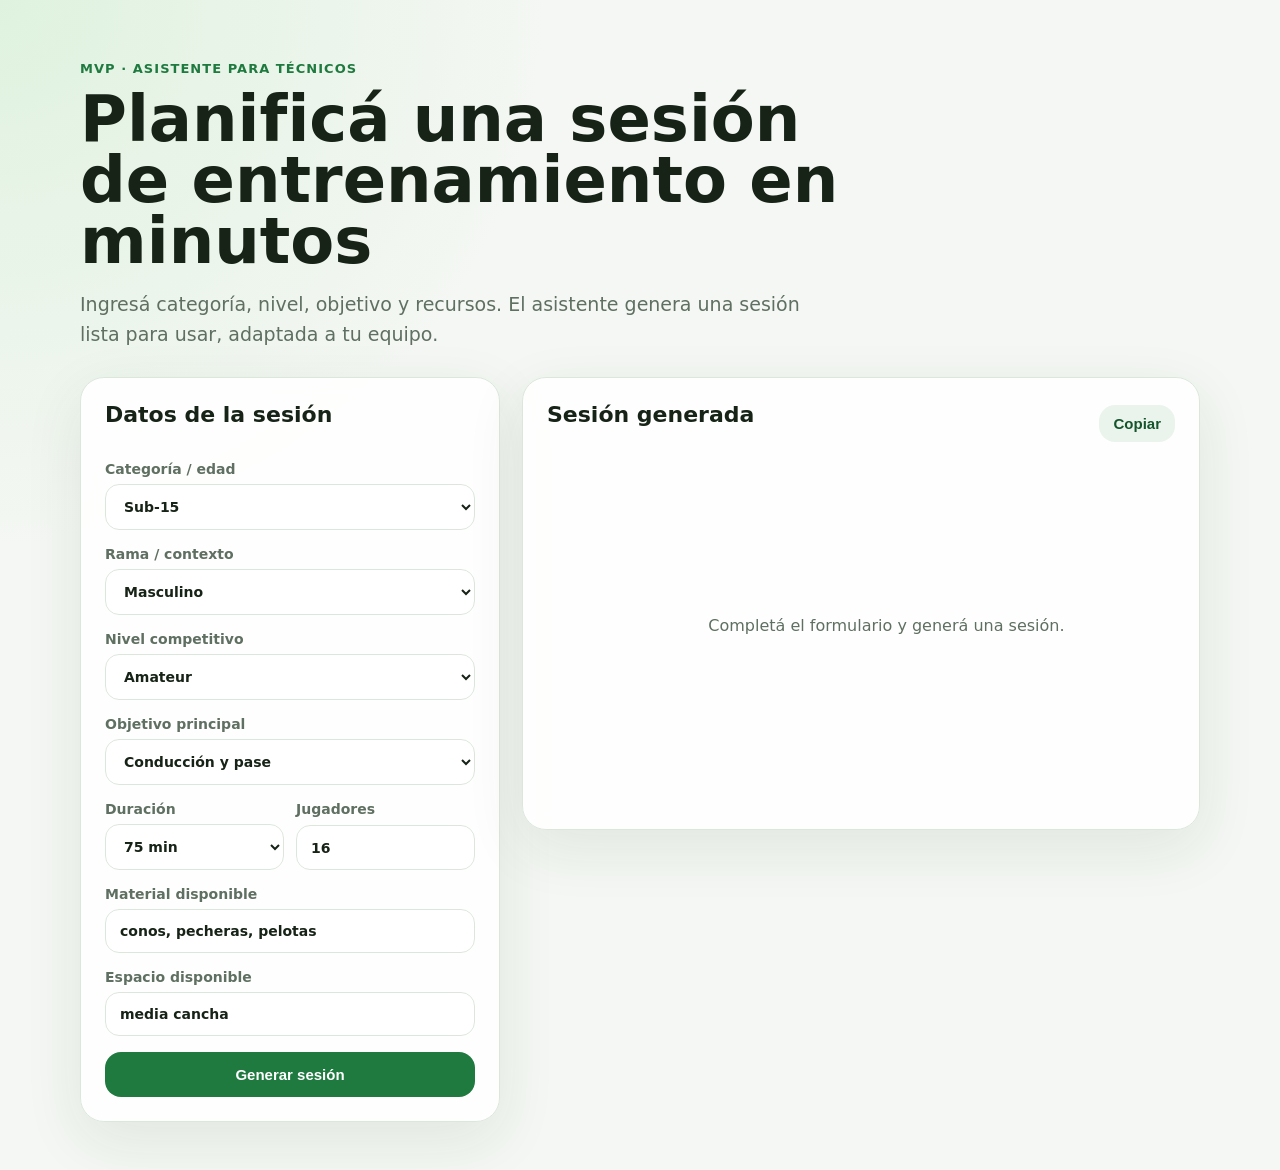
==== index.html @ ee507fed "Initial football coach MVP" ====
<!doctype html>
<html lang="es">
<head>
  <meta charset="utf-8" />
  <meta name="viewport" content="width=device-width, initial-scale=1" />
  <title>Asistente para Técnicos - MVP</title>
  <link rel="stylesheet" href="./styles.css" />
</head>
<body>
  <main class="shell">
    <section class="hero">
      <p class="eyebrow">MVP · Asistente para técnicos</p>
      <h1>Planificá una sesión de entrenamiento en minutos</h1>
      <p class="subtitle">Ingresá categoría, nivel, objetivo y recursos. El asistente genera una sesión lista para usar, adaptada a tu equipo.</p>
    </section>

    <section class="grid">
      <form id="sessionForm" class="card form-card">
        <h2>Datos de la sesión</h2>

        <label>
          Categoría / edad
          <select id="category" required>
            <option value="sub-9">Sub-9</option>
            <option value="sub-10">Sub-10</option>
            <option value="sub-15" selected>Sub-15</option>
            <option value="mayores">Mayores</option>
          </select>
        </label>

        <label>
          Rama / contexto
          <select id="branch" required>
            <option value="masculino" selected>Masculino</option>
            <option value="femenino">Femenino</option>
            <option value="mixto">Mixto / formativo</option>
          </select>
        </label>

        <label>
          Nivel competitivo
          <select id="level" required>
            <option value="amateur" selected>Amateur</option>
            <option value="universitario">Universitario</option>
            <option value="profesional">Profesional</option>
          </select>
        </label>

        <label>
          Objetivo principal
          <select id="objective" required>
            <option value="conducción y pase">Conducción y pase</option>
            <option value="presión tras pérdida">Presión tras pérdida</option>
            <option value="finalización">Finalización</option>
            <option value="salida desde el fondo">Salida desde el fondo</option>
            <option value="defensa en bloque">Defensa en bloque</option>
          </select>
        </label>

        <div class="row">
          <label>
            Duración
            <select id="duration" required>
              <option value="60">60 min</option>
              <option value="75" selected>75 min</option>
              <option value="90">90 min</option>
            </select>
          </label>

          <label>
            Jugadores
            <input id="players" type="number" min="6" max="30" value="16" required />
          </label>
        </div>

        <label>
          Material disponible
          <input id="equipment" value="conos, pecheras, pelotas" />
        </label>

        <label>
          Espacio disponible
          <input id="space" value="media cancha" />
        </label>

        <button type="submit">Generar sesión</button>
      </form>

      <section class="card output-card">
        <div class="output-header">
          <h2>Sesión generada</h2>
          <button id="copyBtn" class="secondary" type="button">Copiar</button>
        </div>
        <article id="output" class="output empty">
          Completá el formulario y generá una sesión.
        </article>
      </section>
    </section>
  </main>

  <script src="./script.js"></script>
</body>
</html>
---- styles.css ----
:root {
  color-scheme: light;
  --bg: #f4f7f3;
  --card: #ffffff;
  --ink: #172317;
  --muted: #5f6f61;
  --line: #dce7dc;
  --accent: #1f7a3f;
  --accent-dark: #14552b;
  --soft: #eaf4ec;
}

* { box-sizing: border-box; }
body {
  margin: 0;
  font-family: Inter, ui-sans-serif, system-ui, -apple-system, BlinkMacSystemFont, "Segoe UI", sans-serif;
  background: radial-gradient(circle at top left, #dff2df, transparent 34rem), var(--bg);
  color: var(--ink);
}
.shell { width: min(1120px, calc(100% - 32px)); margin: 0 auto; padding: 48px 0; }
.hero { max-width: 760px; margin-bottom: 28px; }
.eyebrow { color: var(--accent); font-weight: 800; letter-spacing: .08em; text-transform: uppercase; font-size: 13px; }
h1 { font-size: clamp(34px, 6vw, 64px); line-height: .95; margin: 8px 0 16px; }
.subtitle { color: var(--muted); font-size: 19px; line-height: 1.55; }
.grid { display: grid; grid-template-columns: 420px 1fr; gap: 22px; align-items: start; }
.card { background: rgba(255,255,255,.86); border: 1px solid var(--line); border-radius: 24px; padding: 24px; box-shadow: 0 18px 60px rgba(28, 62, 35, .09); backdrop-filter: blur(10px); }
h2 { margin: 0 0 18px; font-size: 22px; }
form { display: grid; gap: 16px; }
label { display: grid; gap: 7px; color: var(--muted); font-size: 14px; font-weight: 700; }
input, select { width: 100%; border: 1px solid var(--line); border-radius: 14px; padding: 13px 14px; font: inherit; color: var(--ink); background: #fff; outline: none; }
input:focus, select:focus { border-color: var(--accent); box-shadow: 0 0 0 4px var(--soft); }
.row { display: grid; grid-template-columns: 1fr 1fr; gap: 12px; }
button { border: 0; border-radius: 16px; padding: 14px 18px; background: var(--accent); color: #fff; font-weight: 850; font-size: 15px; cursor: pointer; transition: transform .15s ease, background .15s ease; }
button:hover { background: var(--accent-dark); transform: translateY(-1px); }
.secondary { background: var(--soft); color: var(--accent-dark); padding: 10px 14px; }
.secondary:hover { background: #d8ebdc; }
.output-header { display: flex; justify-content: space-between; gap: 12px; align-items: center; }
.output { white-space: pre-wrap; line-height: 1.58; color: #243024; }
.output.empty { color: var(--muted); min-height: 360px; display: grid; place-items: center; text-align: center; }

@media (max-width: 900px) {
  .grid { grid-template-columns: 1fr; }
  .shell { padding: 28px 0; }
}
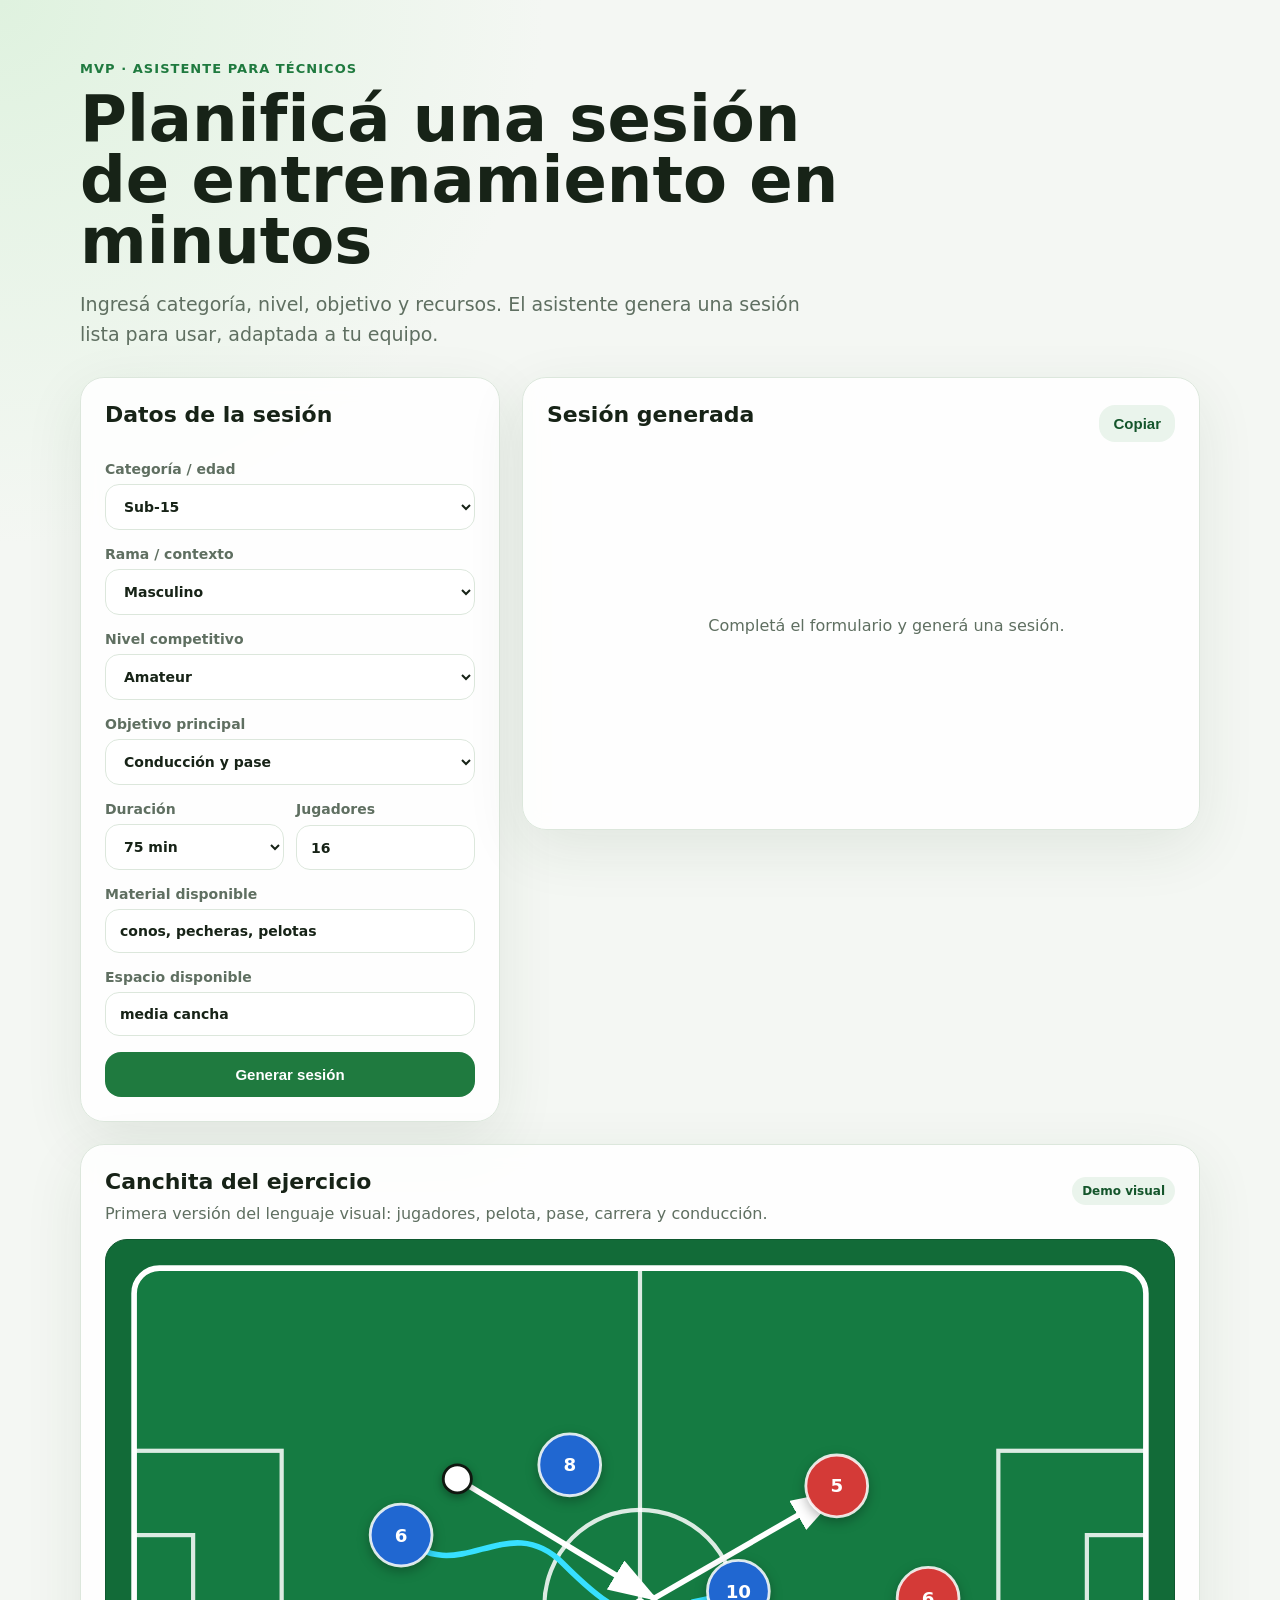
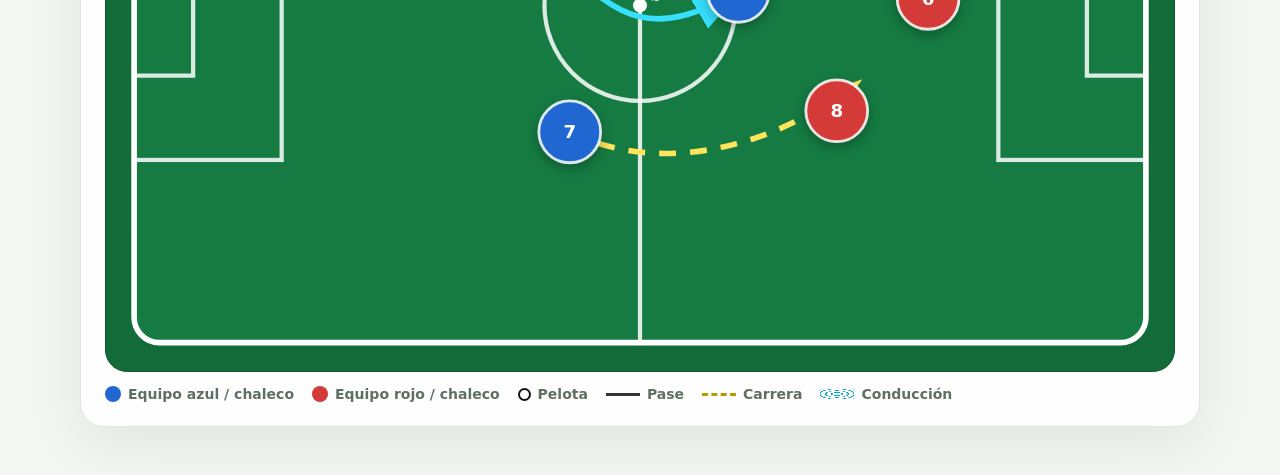
==== commit d88c80d5: "Add pitch diagram language" ====
--- a/index.html
+++ b/index.html
@@ -95,6 +95,23 @@
           Completá el formulario y generá una sesión.
         </article>
       </section>
+
+      <section class="card diagram-card">
+        <div class="output-header">
+          <h2>Canchita del ejercicio</h2>
+          <span class="badge">Demo visual</span>
+        </div>
+        <p class="hint">Primera versión del lenguaje visual: jugadores, pelota, pase, carrera y conducción.</p>
+        <div id="pitchDiagram" class="pitch-wrap" aria-label="Diagrama de ejercicio en cancha"></div>
+        <div class="legend">
+          <span><i class="dot blue"></i> Equipo azul / chaleco</span>
+          <span><i class="dot red"></i> Equipo rojo / chaleco</span>
+          <span><i class="ball-icon"></i> Pelota</span>
+          <span><i class="line solid"></i> Pase</span>
+          <span><i class="line dashed"></i> Carrera</span>
+          <span><i class="line wavy"></i> Conducción</span>
+        </div>
+      </section>
     </section>
   </main>
 
--- a/styles.css
+++ b/styles.css
@@ -23,6 +23,7 @@
 h1 { font-size: clamp(34px, 6vw, 64px); line-height: .95; margin: 8px 0 16px; }
 .subtitle { color: var(--muted); font-size: 19px; line-height: 1.55; }
 .grid { display: grid; grid-template-columns: 420px 1fr; gap: 22px; align-items: start; }
+.diagram-card { grid-column: 1 / -1; }
 .card { background: rgba(255,255,255,.86); border: 1px solid var(--line); border-radius: 24px; padding: 24px; box-shadow: 0 18px 60px rgba(28, 62, 35, .09); backdrop-filter: blur(10px); }
 h2 { margin: 0 0 18px; font-size: 22px; }
 form { display: grid; gap: 16px; }
@@ -42,3 +43,25 @@
   .grid { grid-template-columns: 1fr; }
   .shell { padding: 28px 0; }
 }
+
+.badge { background: var(--soft); color: var(--accent-dark); border-radius: 999px; padding: 7px 10px; font-size: 12px; font-weight: 850; }
+.hint { color: var(--muted); margin: -8px 0 16px; }
+.pitch-wrap { width: 100%; overflow: auto; border-radius: 22px; background: #126b38; border: 1px solid #0f582f; }
+.pitch { display: block; width: 100%; min-width: 720px; height: auto; }
+.player text { fill: #fff; font-weight: 900; font-size: 13px; text-anchor: middle; dominant-baseline: central; }
+.player circle { stroke: rgba(255,255,255,.85); stroke-width: 2; filter: drop-shadow(0 3px 4px rgba(0,0,0,.28)); }
+.player.blue circle { fill: #2067d1; }
+.player.red circle { fill: #d43a37; }
+.ball { fill: #fff; stroke: #101810; stroke-width: 2; filter: drop-shadow(0 2px 3px rgba(0,0,0,.35)); }
+.arrow-pass { stroke: #ffffff; stroke-width: 4; fill: none; marker-end: url(#arrowHead); }
+.arrow-run { stroke: #ffe45c; stroke-width: 4; fill: none; stroke-dasharray: 12 10; marker-end: url(#runHead); }
+.arrow-dribble { stroke: #37e0ff; stroke-width: 4; fill: none; marker-end: url(#dribbleHead); }
+.legend { display: flex; flex-wrap: wrap; gap: 12px 18px; margin-top: 14px; color: var(--muted); font-size: 14px; font-weight: 700; }
+.legend span { display: inline-flex; align-items: center; gap: 7px; }
+.dot { width: 16px; height: 16px; border-radius: 50%; display: inline-block; }
+.dot.blue { background: #2067d1; }
+.dot.red { background: #d43a37; }
+.ball-icon { width: 13px; height: 13px; border-radius: 50%; display: inline-block; background: #fff; border: 2px solid #111; }
+.line { width: 34px; height: 0; border-top: 3px solid #333; display: inline-block; }
+.line.dashed { border-top-style: dashed; border-color: #b59b00; }
+.line.wavy { border: 0; height: 10px; background: repeating-radial-gradient(ellipse at center, transparent 0 4px, #00a8c8 5px 6px); }
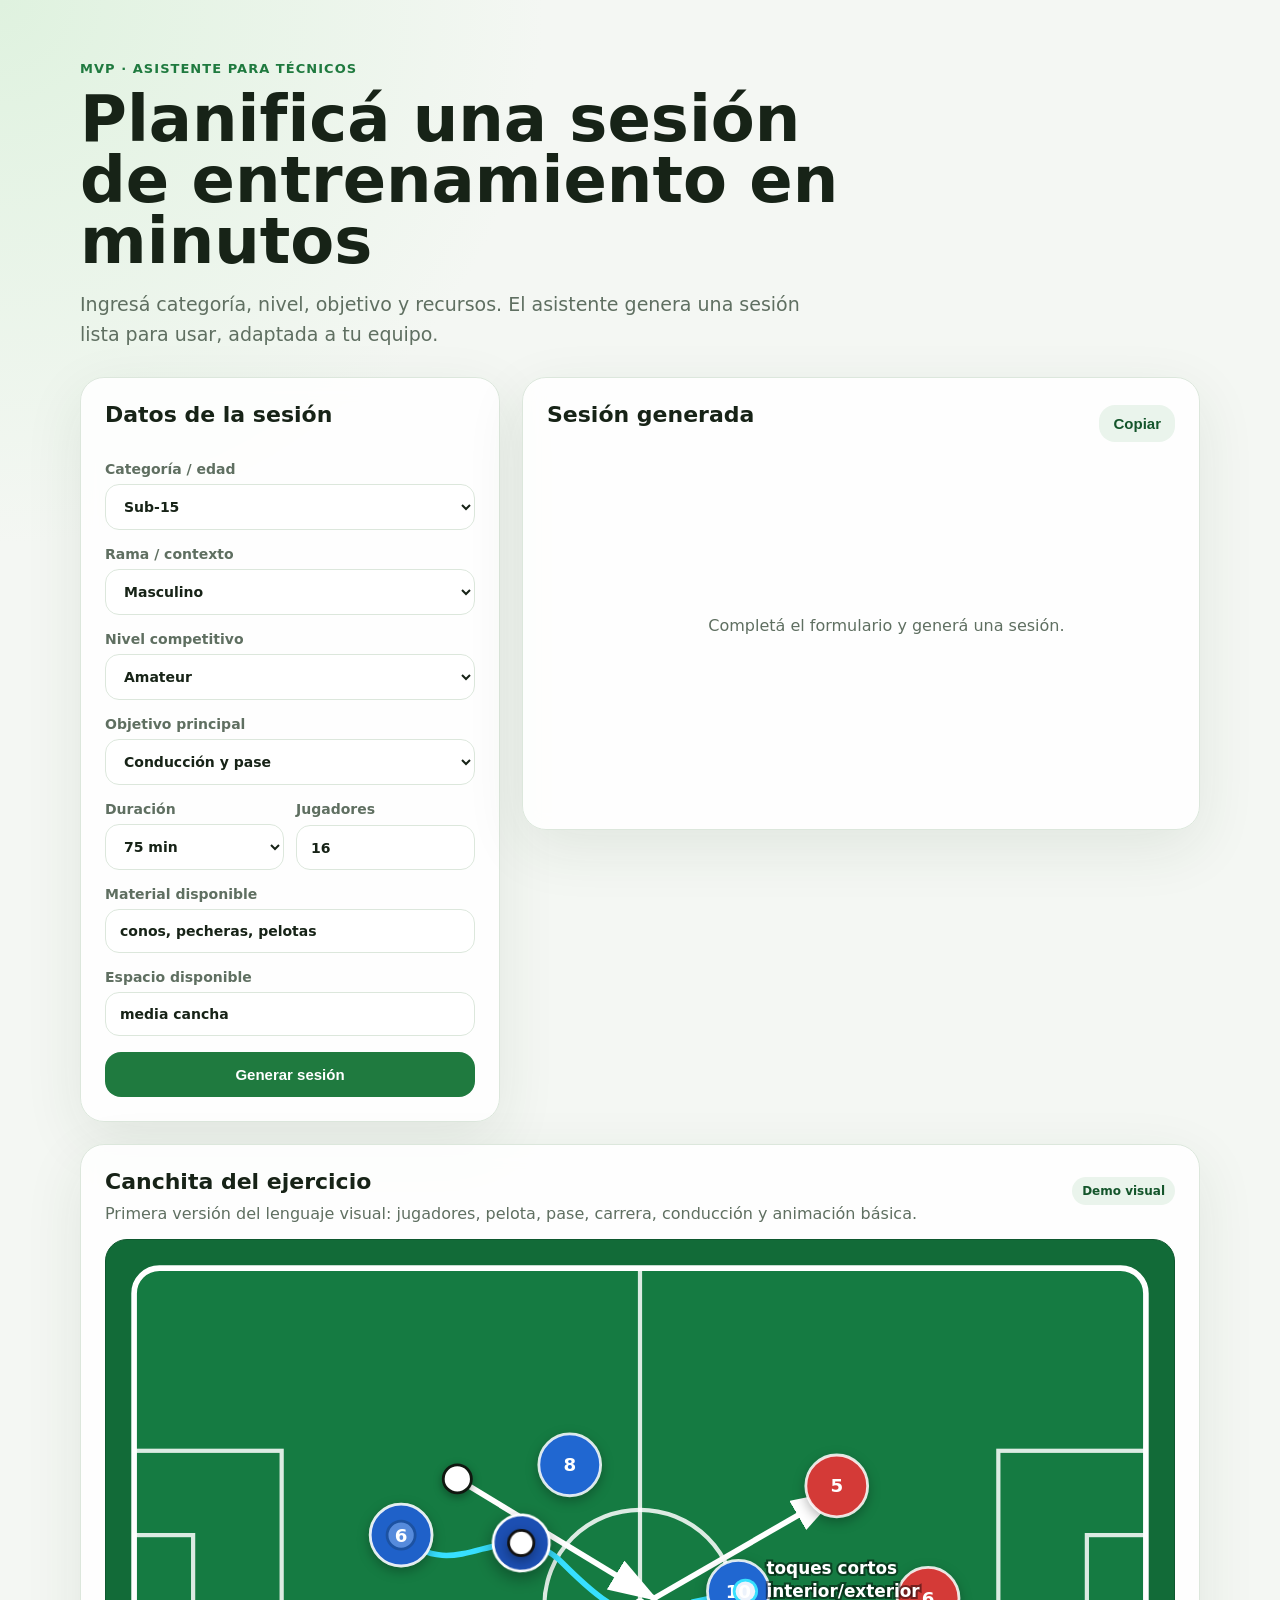
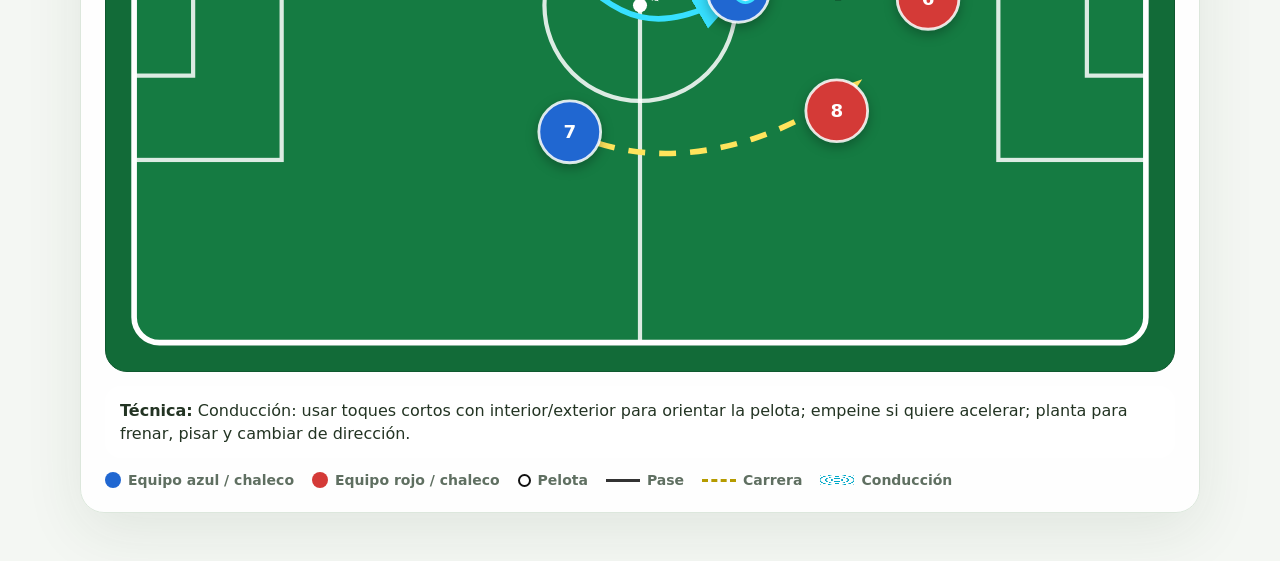
==== commit 21fefb8e: "Add animated movement demo" ====
--- a/index.html
+++ b/index.html
@@ -101,8 +101,11 @@
           <h2>Canchita del ejercicio</h2>
           <span class="badge">Demo visual</span>
         </div>
-        <p class="hint">Primera versión del lenguaje visual: jugadores, pelota, pase, carrera y conducción.</p>
+        <p class="hint">Primera versión del lenguaje visual: jugadores, pelota, pase, carrera, conducción y animación básica.</p>
         <div id="pitchDiagram" class="pitch-wrap" aria-label="Diagrama de ejercicio en cancha"></div>
+        <div class="tech-note" id="techNote">
+          <strong>Técnica:</strong> la conducción se muestra con pelota en movimiento. En la explicación del ejercicio se indica si conviene usar interior, exterior, empeine o planta.
+        </div>
         <div class="legend">
           <span><i class="dot blue"></i> Equipo azul / chaleco</span>
           <span><i class="dot red"></i> Equipo rojo / chaleco</span>
--- a/styles.css
+++ b/styles.css
@@ -65,3 +65,11 @@
 .line { width: 34px; height: 0; border-top: 3px solid #333; display: inline-block; }
 .line.dashed { border-top-style: dashed; border-color: #b59b00; }
 .line.wavy { border: 0; height: 10px; background: repeating-radial-gradient(ellipse at center, transparent 0 4px, #00a8c8 5px 6px); }
+
+.tech-note { margin: 14px 0 4px; padding: 12px 14px; border-radius: 16px; background: rgba(255,255,255,.78); border: 1px solid rgba(255,255,255,.35); color: #233423; line-height: 1.45; }
+.motion-shadow { opacity: .24; }
+.animated-player circle { fill: #1c4fb3; stroke: #fff; stroke-width: 2; filter: drop-shadow(0 4px 6px rgba(0,0,0,.35)); }
+.animated-player text { fill: #fff; font-weight: 900; font-size: 13px; text-anchor: middle; dominant-baseline: central; }
+.animated-ball { fill: #fff; stroke: #111; stroke-width: 2; filter: drop-shadow(0 3px 4px rgba(0,0,0,.35)); }
+.foot-contact { fill: rgba(255,255,255,.92); stroke: #37e0ff; stroke-width: 2; }
+.contact-label { fill: #fff; font-size: 12px; font-weight: 850; paint-order: stroke; stroke: rgba(0,0,0,.45); stroke-width: 3px; }
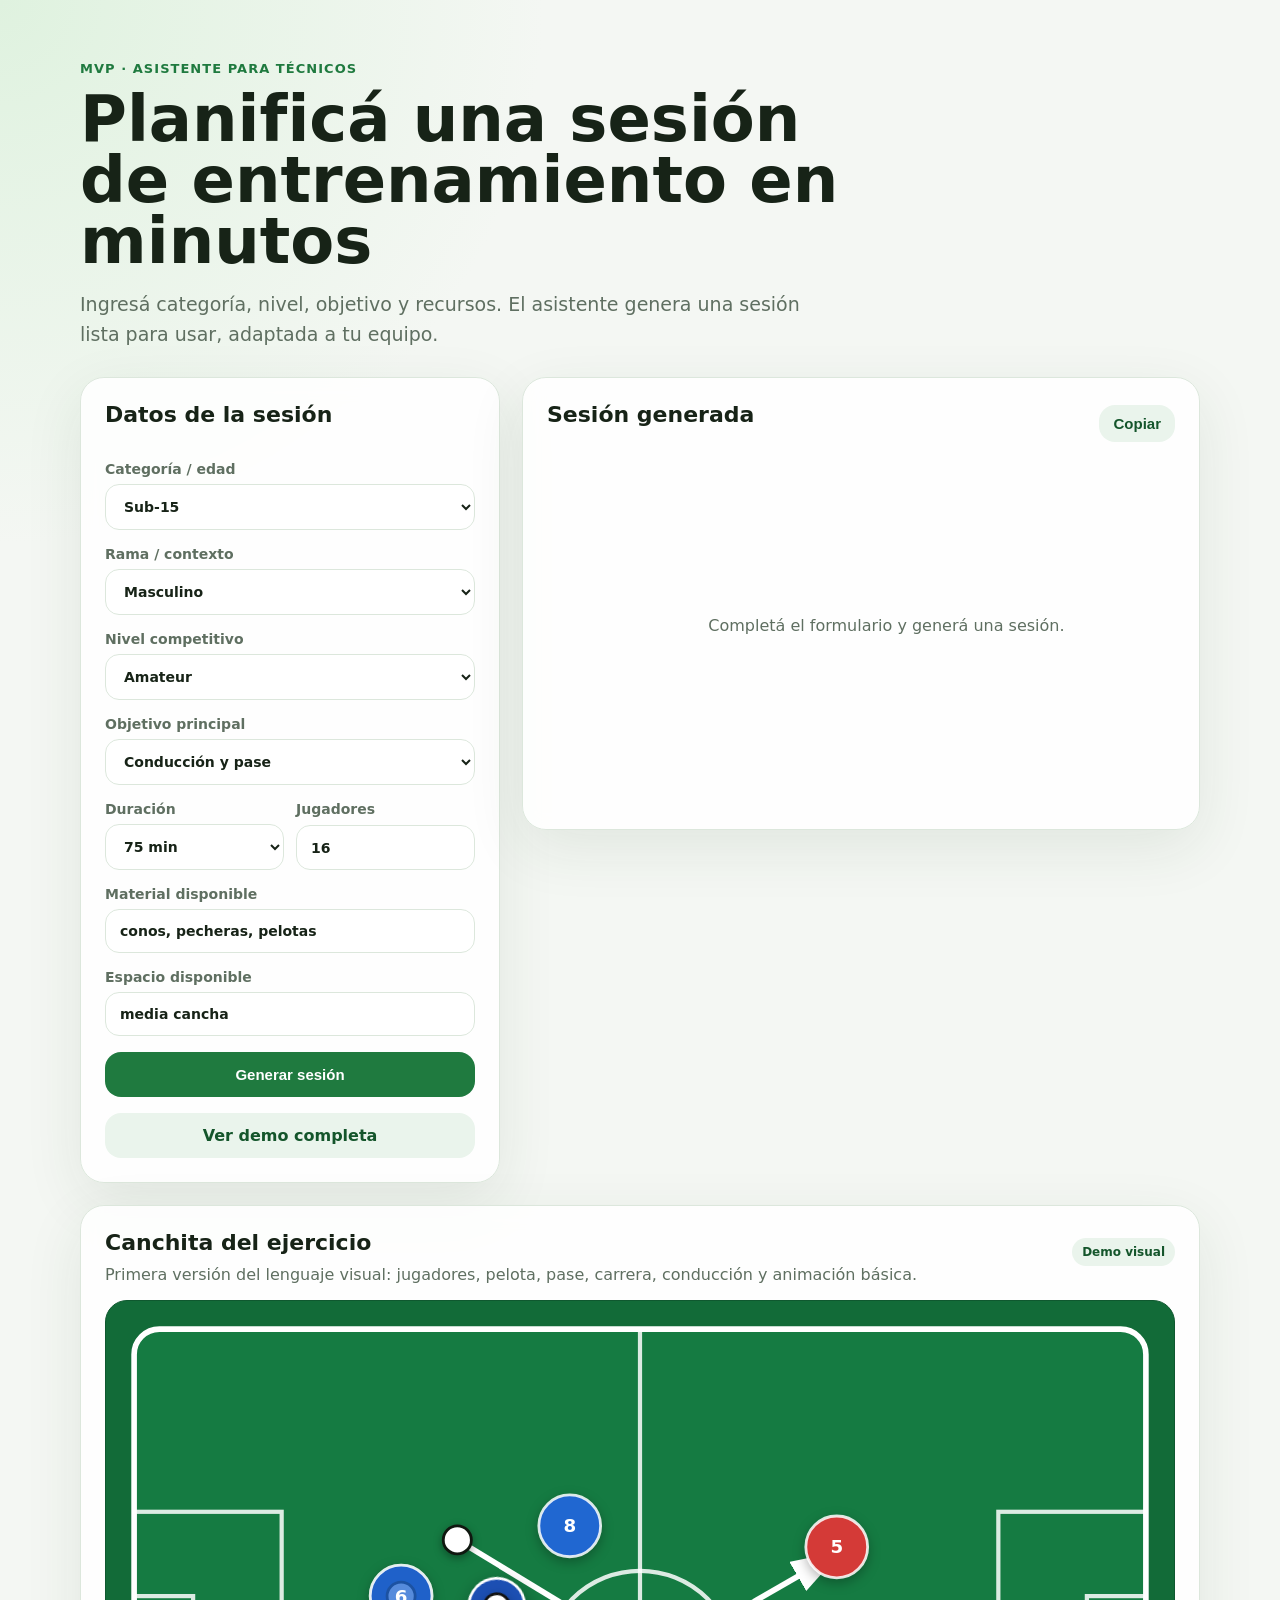
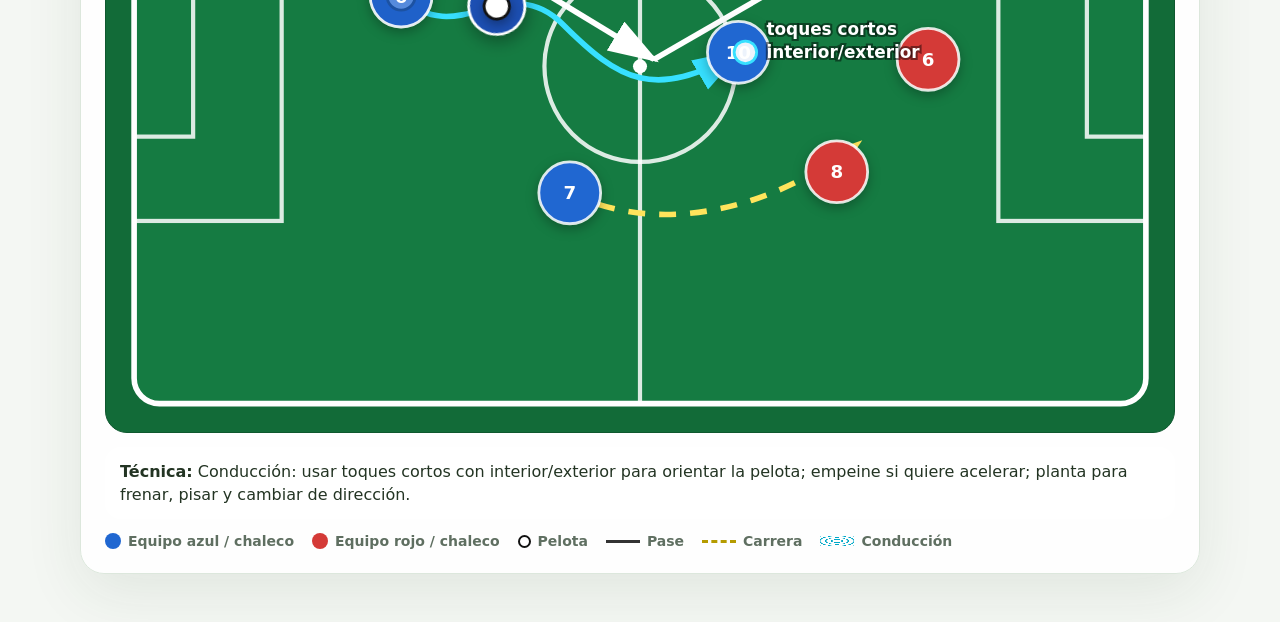
==== commit 1efef15e: "Add complete training demo page" ====
--- a/index.html
+++ b/index.html
@@ -84,6 +84,7 @@
         </label>
 
         <button type="submit">Generar sesión</button>
+        <a class="secondary demo-link" href="./demo-entrenamiento.html">Ver demo completa</a>
       </form>
 
       <section class="card output-card">
--- a/styles.css
+++ b/styles.css
@@ -73,3 +73,4 @@
 .animated-ball { fill: #fff; stroke: #111; stroke-width: 2; filter: drop-shadow(0 3px 4px rgba(0,0,0,.35)); }
 .foot-contact { fill: rgba(255,255,255,.92); stroke: #37e0ff; stroke-width: 2; }
 .contact-label { fill: #fff; font-size: 12px; font-weight: 850; paint-order: stroke; stroke: rgba(0,0,0,.45); stroke-width: 3px; }
+.demo-link { display:block; text-align:center; text-decoration:none; border-radius:16px; padding:13px 16px; font-weight:850; }
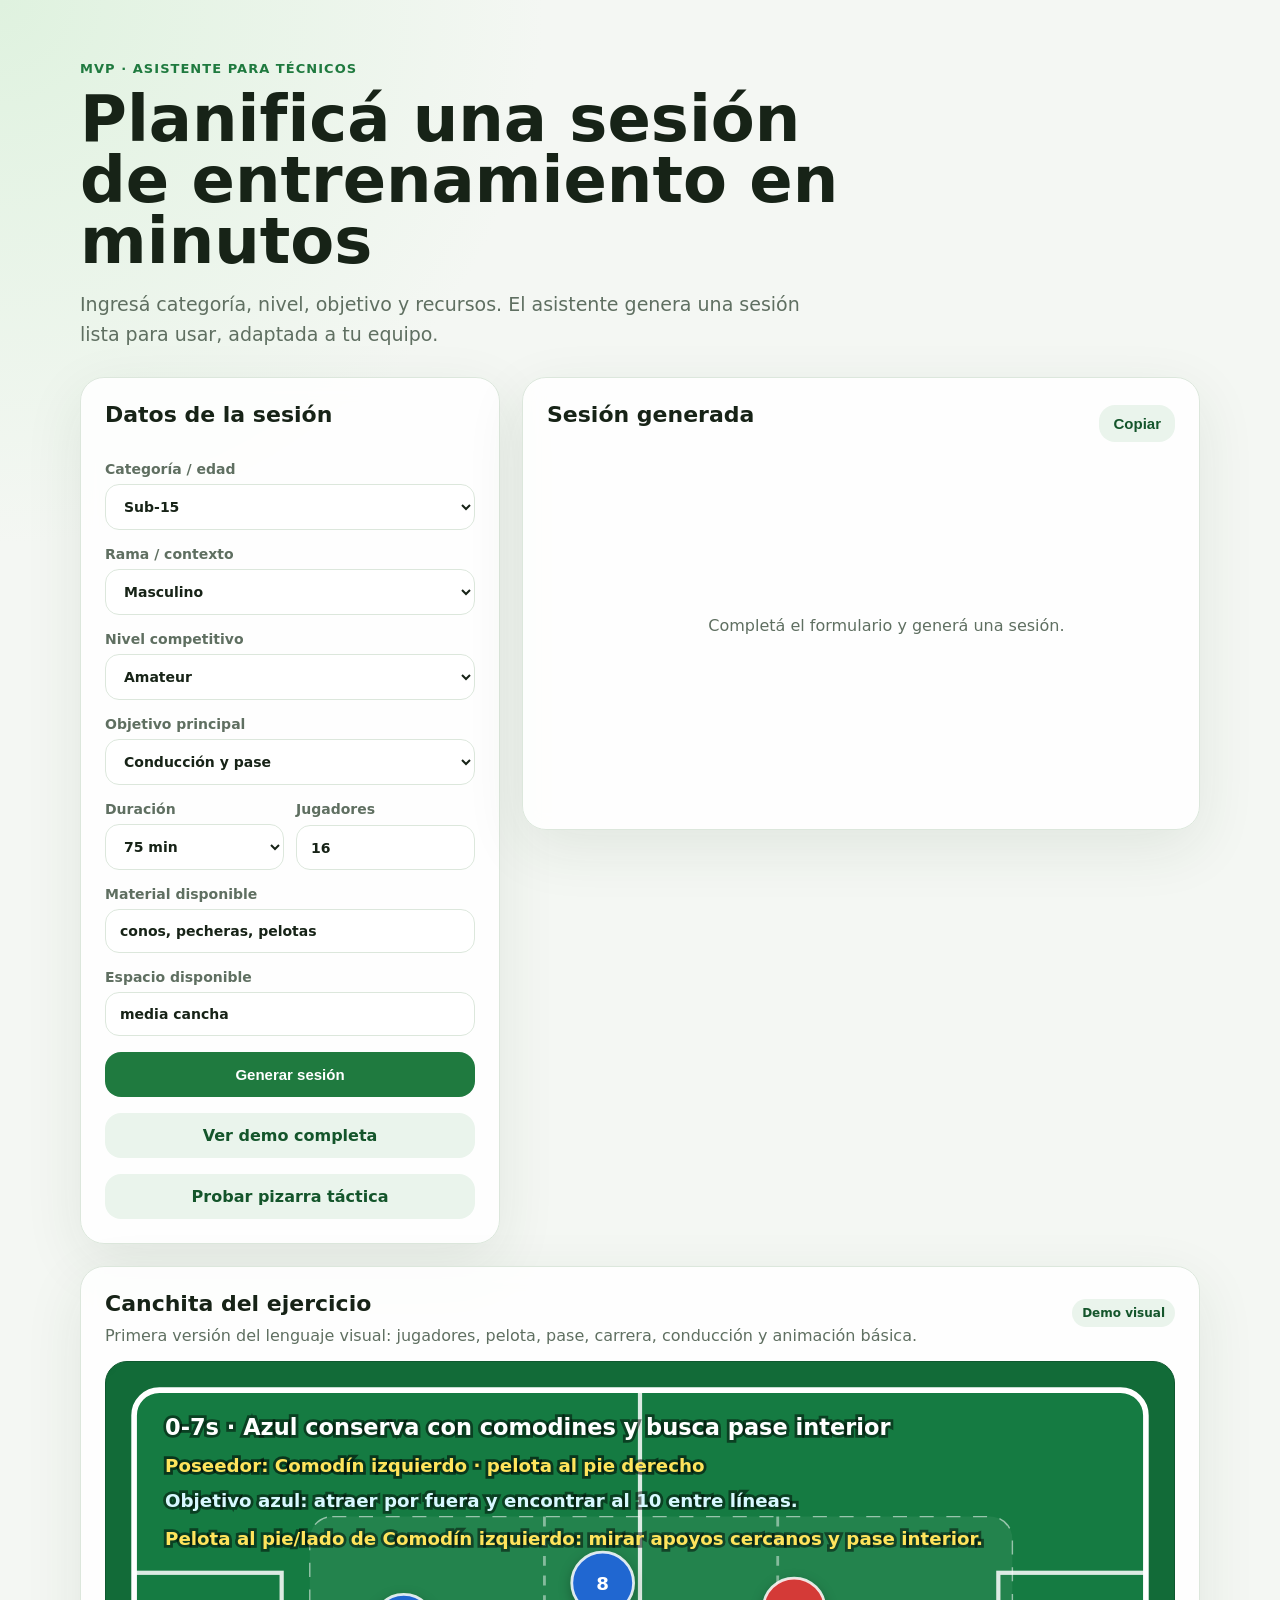
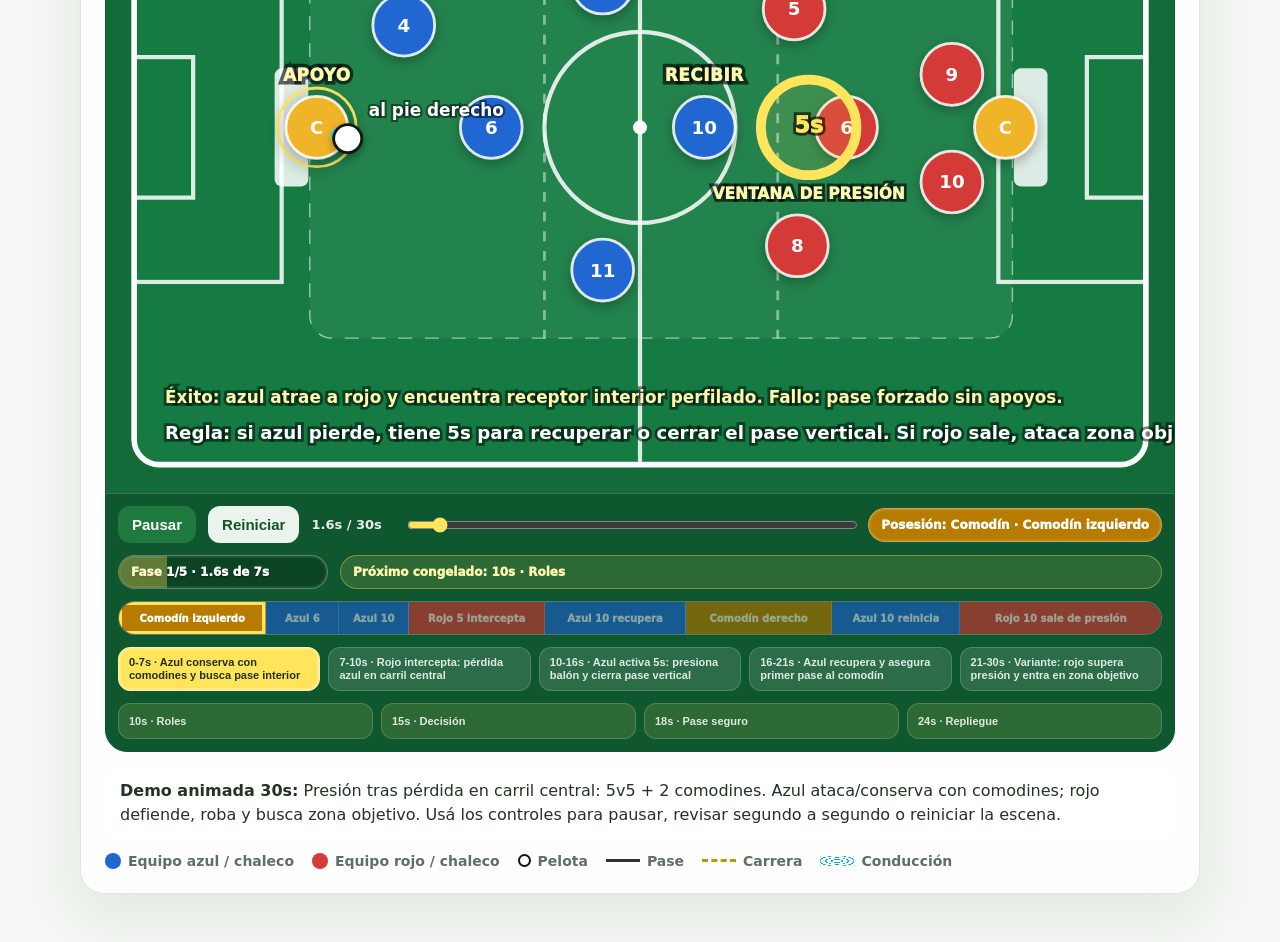
==== commit 0d4574b4: "Add interactive tactical board prototype" ====
--- a/index.html
+++ b/index.html
@@ -85,6 +85,7 @@
 
         <button type="submit">Generar sesión</button>
         <a class="secondary demo-link" href="./demo-entrenamiento.html">Ver demo completa</a>
+        <a class="secondary demo-link" href="./pizarra-tactica.html">Probar pizarra táctica</a>
       </form>
 
       <section class="card output-card">
--- a/styles.css
+++ b/styles.css
@@ -48,11 +48,43 @@
 .hint { color: var(--muted); margin: -8px 0 16px; }
 .pitch-wrap { width: 100%; overflow: auto; border-radius: 22px; background: #126b38; border: 1px solid #0f582f; }
 .pitch { display: block; width: 100%; min-width: 720px; height: auto; }
+.animation-controls { display: flex; align-items: center; flex-wrap: wrap; gap: 12px; min-width: 720px; padding: 12px; background: #0f582f; border-top: 1px solid rgba(255,255,255,.18); }
+.animation-controls button { flex: 0 0 auto; padding: 10px 14px; border-radius: 12px; }
+.timeline-control { flex: 1 1 360px; display: grid; grid-template-columns: 84px 1fr; align-items: center; gap: 10px; color: rgba(255,255,255,.9); font-size: 13px; font-weight: 850; }
+.timeline-control input { padding: 0; accent-color: #ffe45c; background: transparent; box-shadow: none; }
+.possession-status { flex: 0 0 auto; border-radius: 999px; padding: 9px 12px; border: 1px solid rgba(255,255,255,.34); color: #fff; font-size: 12px; font-weight: 950; box-shadow: 0 0 0 2px rgba(255,255,255,.08) inset; }
+.possession-status.blue { background: #2067d1; }
+.possession-status.red { background: #d43a37; }
+.possession-status.neutral { background: #b77b00; }
+.possession-status.loose { background: #2d3d2f; }
+.phase-progress { --phase-progress: 0%; position: relative; flex: 0 1 210px; overflow: hidden; border-radius: 999px; padding: 9px 12px; border: 1px solid rgba(255,255,255,.34); background: rgba(0,0,0,.22); color: #fff; font-size: 12px; font-weight: 950; box-shadow: 0 0 0 2px rgba(255,255,255,.08) inset; }
+.phase-progress::before { content: ''; position: absolute; inset: 0 auto 0 0; width: var(--phase-progress); background: rgba(255,228,92,.34); pointer-events: none; }
+.phase-progress { text-shadow: 0 1px 2px rgba(0,0,0,.45); }
+.coach-stop-status { flex: 1 1 260px; border-radius: 999px; padding: 9px 12px; border: 1px solid rgba(255,228,92,.38); background: rgba(255,228,92,.12); color: #fff7b0; font-size: 12px; font-weight: 950; }
+.coach-stop-status.active { background: #ffe45c; color: #21310f; }
+.possession-rail { flex: 1 0 100%; display: flex; min-height: 34px; overflow: hidden; border: 1px solid rgba(255,255,255,.28); border-radius: 999px; background: rgba(0,0,0,.16); }
+.possession-segment { display: grid; place-items: center; min-width: 42px; padding: 0 8px; color: rgba(255,255,255,.78); font-size: 10px; font-weight: 950; text-align: center; white-space: nowrap; overflow: hidden; text-overflow: ellipsis; border-right: 1px solid rgba(255,255,255,.22); opacity: .62; transition: opacity .15s ease, box-shadow .15s ease, color .15s ease; }
+.possession-segment:last-child { border-right: 0; }
+.possession-segment.blue { background: #2067d1; }
+.possession-segment.red { background: #d43a37; }
+.possession-segment.neutral { background: #b77b00; }
+.possession-segment.loose { background: #2d3d2f; }
+.possession-segment.active { color: #fff; opacity: 1; box-shadow: 0 0 0 3px #ffe45c inset; }
+.phase-jump-list, .coach-stop-list { flex: 1 0 100%; display: grid; grid-template-columns: repeat(5, minmax(0, 1fr)); gap: 8px; }
+.phase-jump-list .phase-jump, .coach-stop-list .coach-stop { min-height: 42px; padding: 8px 10px; background: rgba(255,255,255,.12); border: 1px solid rgba(255,255,255,.18); color: rgba(255,255,255,.86); font-size: 11px; line-height: 1.2; text-align: left; }
+.coach-stop-list { grid-template-columns: repeat(4, minmax(0, 1fr)); }
+.coach-stop-list .coach-stop { min-height: 36px; background: rgba(255,228,92,.12); }
+.phase-jump-list .phase-jump.active, .coach-stop-list .coach-stop.active { background: #ffe45c; color: #21310f; border-color: #fff3a3; box-shadow: 0 0 0 2px rgba(255,255,255,.26) inset; }
+.phase-jump-list .phase-jump:hover, .coach-stop-list .coach-stop:hover { transform: none; background: rgba(255,255,255,.2); }
+.phase-jump-list .phase-jump.active:hover, .coach-stop-list .coach-stop.active:hover { background: #ffe45c; }
 .player text { fill: #fff; font-weight: 900; font-size: 13px; text-anchor: middle; dominant-baseline: central; }
 .player circle { stroke: rgba(255,255,255,.85); stroke-width: 2; filter: drop-shadow(0 3px 4px rgba(0,0,0,.28)); }
-.player.blue circle { fill: #2067d1; }
-.player.red circle { fill: #d43a37; }
+.player.blue circle:not(.holder-ring) { fill: #2067d1; }
+.player.red circle:not(.holder-ring) { fill: #d43a37; }
+.player.neutral circle:not(.holder-ring) { fill: #f0b429; }
 .ball { fill: #fff; stroke: #101810; stroke-width: 2; filter: drop-shadow(0 2px 3px rgba(0,0,0,.35)); }
+.ball.loose { fill: #fff7b0; stroke: #2d3d2f; stroke-width: 3; }
+.ball-travel-guide { stroke: rgba(255,255,255,.88); stroke-width: 4; stroke-linecap: round; stroke-dasharray: 8 9; filter: drop-shadow(0 2px 3px rgba(0,0,0,.28)); pointer-events: none; }
 .arrow-pass { stroke: #ffffff; stroke-width: 4; fill: none; marker-end: url(#arrowHead); }
 .arrow-run { stroke: #ffe45c; stroke-width: 4; fill: none; stroke-dasharray: 12 10; marker-end: url(#runHead); }
 .arrow-dribble { stroke: #37e0ff; stroke-width: 4; fill: none; marker-end: url(#dribbleHead); }
@@ -74,3 +106,24 @@
 .foot-contact { fill: rgba(255,255,255,.92); stroke: #37e0ff; stroke-width: 2; }
 .contact-label { fill: #fff; font-size: 12px; font-weight: 850; paint-order: stroke; stroke: rgba(0,0,0,.45); stroke-width: 3px; }
 .demo-link { display:block; text-align:center; text-decoration:none; border-radius:16px; padding:13px 16px; font-weight:850; }
+
+.phase-label, .phase-help, .phase-cue, .phase-timer, .phase-outcome { fill: #fff; font-weight: 900; paint-order: stroke; stroke: rgba(0,0,0,.48); stroke-width: 4px; }
+.phase-label { font-size: 16px; }
+.phase-help { font-size: 13px; }
+.phase-cue { fill: #d8f8ff; font-size: 13px; }
+.phase-timer { fill: #ffe45c; font-size: 13px; }
+.phase-outcome { fill: #fff7b0; font-size: 12px; }
+.holder-ring { fill: none; stroke: transparent; stroke-width: 4; opacity: 0; pointer-events: none; }
+.holder-ring.active { fill: none; stroke: #ffe45c; opacity: .95; }
+.possession-label { fill: #ffe45c; font-size: 13px; font-weight: 900; paint-order: stroke; stroke: rgba(0,0,0,.55); stroke-width: 4px; }
+.role-cue { opacity: 0; fill: #fff7b0; font-size: 12px; font-weight: 950; text-anchor: middle; text-transform: uppercase; letter-spacing: .03em; paint-order: stroke; stroke: rgba(0,0,0,.62); stroke-width: 5px; }
+.role-cue.visible { opacity: 1; }
+.pressure-window { pointer-events: none; }
+.pressure-window-ring { fill: rgba(255,228,92,.12); stroke: rgba(255,255,255,.78); stroke-width: 4; }
+.pressure-window-progress { fill: none; stroke: #ffe45c; stroke-width: 7; stroke-linecap: round; transform: rotate(-90deg); stroke-dasharray: 100; stroke-dashoffset: 0; }
+.pressure-window-count { fill: #ffe45c; font-size: 16px; font-weight: 950; text-anchor: middle; paint-order: stroke; stroke: rgba(0,0,0,.62); stroke-width: 4px; }
+.pressure-window-label { fill: #fff7b0; font-size: 11px; font-weight: 950; text-anchor: middle; text-transform: uppercase; paint-order: stroke; stroke: rgba(0,0,0,.62); stroke-width: 4px; }
+
+@media (max-width: 900px) {
+  .phase-jump-list, .coach-stop-list { grid-template-columns: 1fr; }
+}
